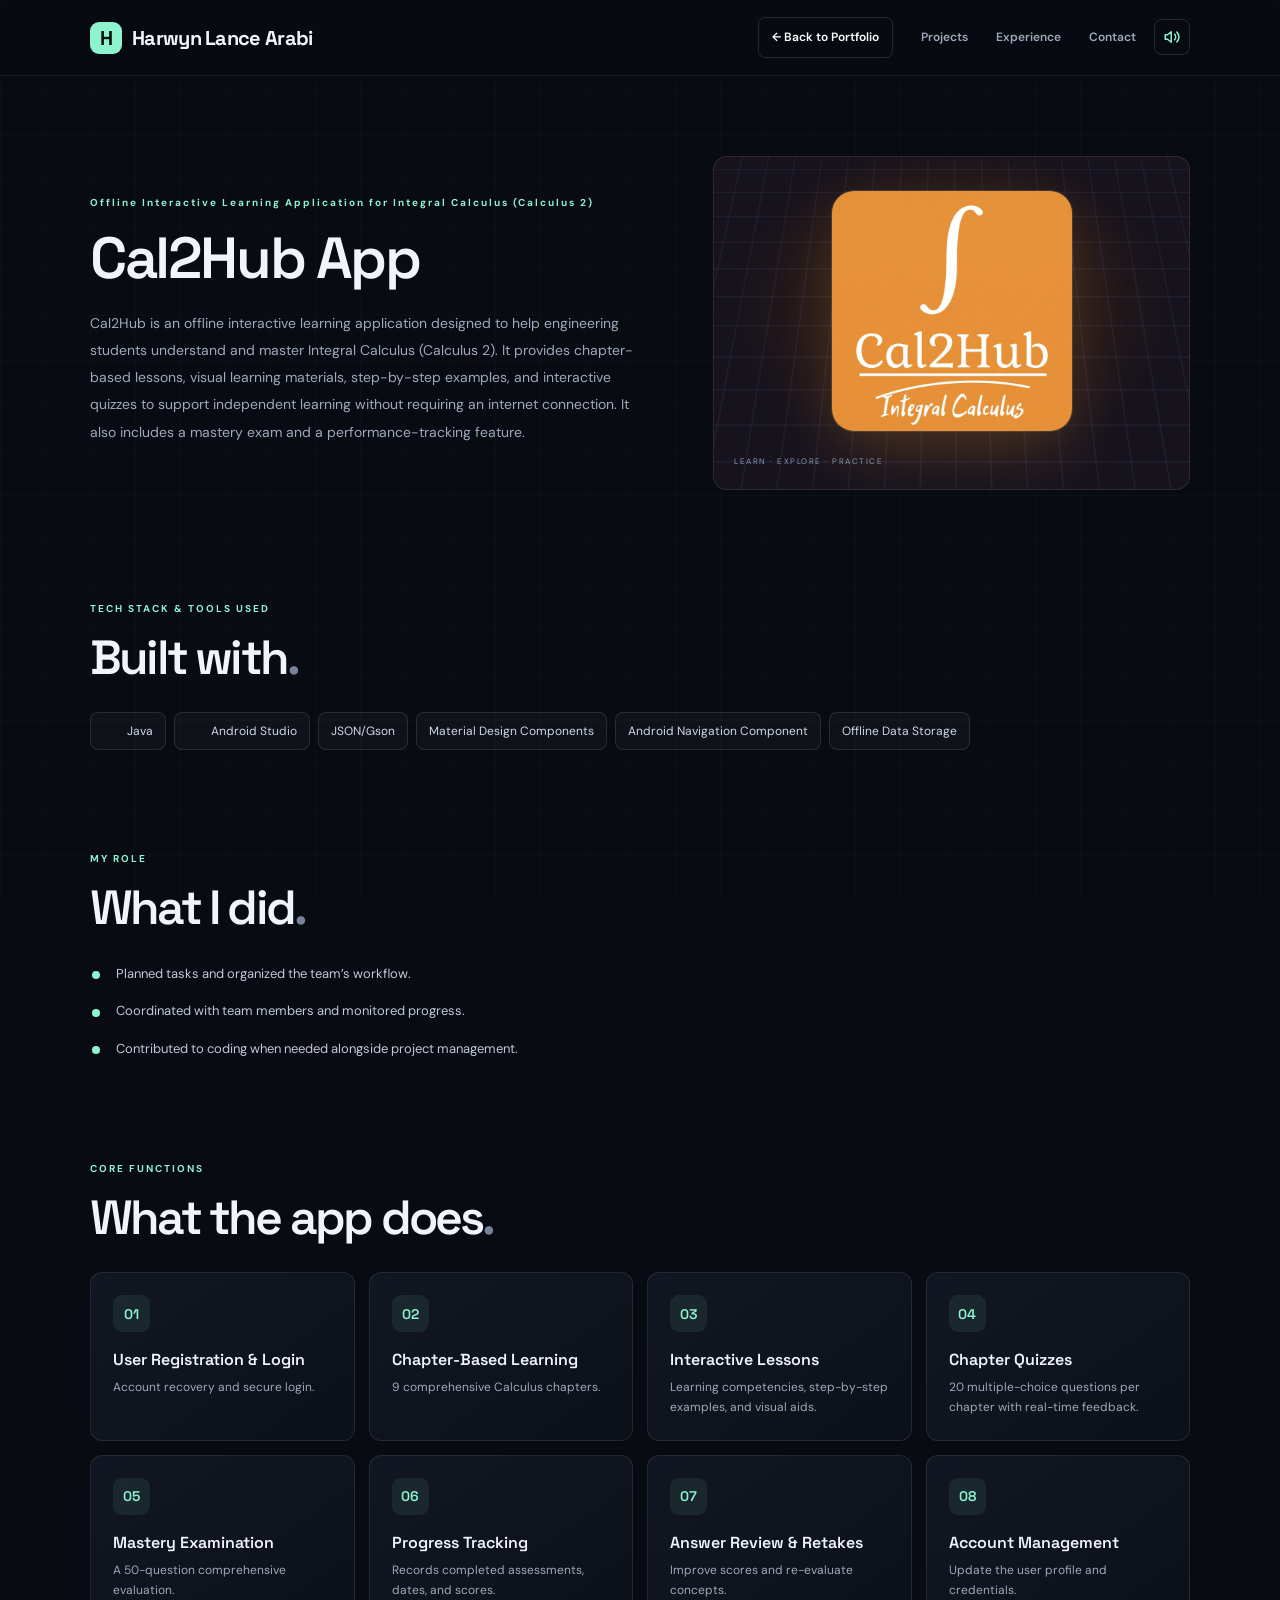
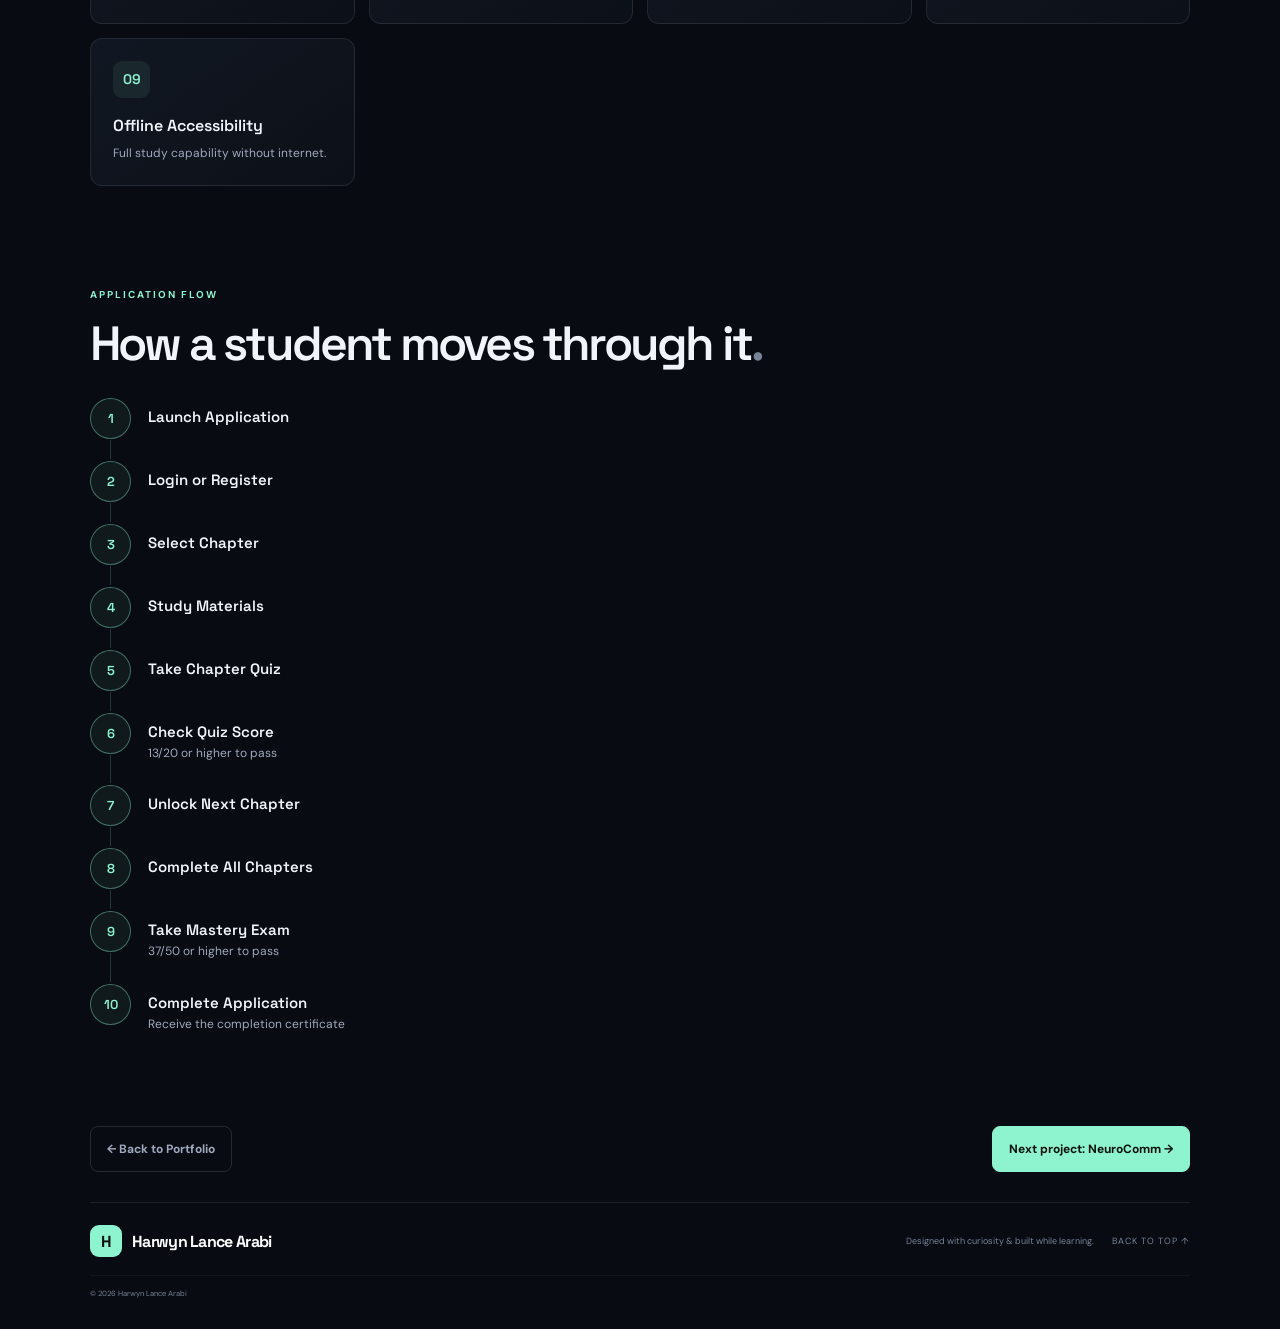
==== cal2hub.html @ 56ea1a3b "Add files via upload" ====
<!doctype html>
<html lang="en">
<head>
<meta charset="utf-8">
<meta name="viewport" content="width=device-width,initial-scale=1">
<title>Cal2Hub App | Harwyn Lance Arabi</title>
<meta name="description" content="Cal2Hub is an offline interactive learning application for Integral Calculus (Calculus 2).">
<link rel="preconnect" href="https://fonts.googleapis.com">
<link href="https://fonts.googleapis.com/css2?family=DM+Sans:wght@400;600;700&family=Space+Grotesk:wght@500;600;700&display=swap" rel="stylesheet">
<link rel="stylesheet" href="style.css">
</head>
<body>
<a class="skip" href="#main">Skip to content</a>
<div class="progress"><i id="progress"></i></div>
<header><a class="logo" href="index.html"><b>H</b> Harwyn Lance Arabi</a>
<div class="tools"><nav id="nav" aria-label="Primary"><a class="navcta" href="index.html#projects">← Back to Portfolio</a><a href="index.html#projects">Projects</a><a href="index.html#experience">Experience</a><a href="index.html#contact">Contact</a></nav>
<button id="soundBtn" class="iconBtn" type="button" aria-pressed="true" aria-label="Sound effects" title="Mute sound effects"><svg viewBox="0 0 24 24" width="18" height="18" aria-hidden="true" fill="none" stroke="currentColor" stroke-width="2" stroke-linecap="round" stroke-linejoin="round"><path d="M11 5 6 9H3v6h3l5 4z"/><path class="w" d="M15.5 8.5a5 5 0 0 1 0 7M18.5 5.5a9 9 0 0 1 0 13"/><path class="x" d="m16 9 6 6m0-6-6 6"/></svg></button>
<button id="menuBtn" type="button" aria-label="Open menu" aria-expanded="false" aria-controls="nav">☰</button></div></header>
<main id="main">
<section class="wrap dhero"><div class="reveal"><div class="eyebrow">Offline Interactive Learning Application for Integral Calculus (Calculus 2)</div><h1>Cal2Hub App</h1><p class="lead">Cal2Hub is an offline interactive learning application designed to help engineering students understand and master Integral Calculus (Calculus 2). It provides chapter-based lessons, visual learning materials, step-by-step examples, and interactive quizzes to support independent learning without requiring an internet connection. It also includes a mastery exam and a performance-tracking feature.</p></div><div class="reveal"><figure class="projectArt calculus"><div class="grid" aria-hidden="true"></div><img class="shot logo" src="assets/cal2hub-logo.jpg" alt="Cal2Hub logo: a white integral sign above the name Cal2Hub and the words Integral Calculus, on an orange background" width="640" height="640" decoding="async"><figcaption>LEARN · EXPLORE · PRACTICE</figcaption></figure></div></section><section class="wrap section"><div class="eyebrow">TECH STACK &amp; TOOLS USED</div><h2>Built with<span class="mint">.</span></h2><div class="reveal"><ul class="stack"><li><img src="https://cdn.jsdelivr.net/gh/devicons/devicon@latest/icons/java/java-original.svg" alt="" width="16" height="16" loading="lazy">Java</li><li><img src="https://cdn.jsdelivr.net/gh/devicons/devicon@latest/icons/androidstudio/androidstudio-original.svg" alt="" width="16" height="16" loading="lazy">Android Studio</li><li>JSON/Gson</li><li>Material Design Components</li><li>Android Navigation Component</li><li>Offline Data Storage</li></ul></div></section><section class="wrap section"><div class="eyebrow">MY ROLE</div><h2>What I did<span class="mint">.</span></h2><div class="reveal"><ul class="checks"><li>Planned tasks and organized the team’s workflow.</li><li>Coordinated with team members and monitored progress.</li><li>Contributed to coding when needed alongside project management.</li></ul></div></section><section class="wrap section"><div class="eyebrow">CORE FUNCTIONS</div><h2>What the app does<span class="mint">.</span></h2><div class="reveal"><div class="fgrid"><article class="card reveal"><span class="num">01</span><h3>User Registration &amp; Login</h3><p>Account recovery and secure login.</p></article><article class="card reveal"><span class="num">02</span><h3>Chapter-Based Learning</h3><p>9 comprehensive Calculus chapters.</p></article><article class="card reveal"><span class="num">03</span><h3>Interactive Lessons</h3><p>Learning competencies, step-by-step examples, and visual aids.</p></article><article class="card reveal"><span class="num">04</span><h3>Chapter Quizzes</h3><p>20 multiple-choice questions per chapter with real-time feedback.</p></article><article class="card reveal"><span class="num">05</span><h3>Mastery Examination</h3><p>A 50-question comprehensive evaluation.</p></article><article class="card reveal"><span class="num">06</span><h3>Progress Tracking</h3><p>Records completed assessments, dates, and scores.</p></article><article class="card reveal"><span class="num">07</span><h3>Answer Review &amp; Retakes</h3><p>Improve scores and re-evaluate concepts.</p></article><article class="card reveal"><span class="num">08</span><h3>Account Management</h3><p>Update the user profile and credentials.</p></article><article class="card reveal"><span class="num">09</span><h3>Offline Accessibility</h3><p>Full study capability without internet.</p></article></div></div></section><section class="wrap section"><div class="eyebrow">APPLICATION FLOW</div><h2>How a student moves through it<span class="mint">.</span></h2><div class="reveal"><ol class="flow"><li><b>1</b><div><h3>Launch Application</h3></div></li><li><b>2</b><div><h3>Login or Register</h3></div></li><li><b>3</b><div><h3>Select Chapter</h3></div></li><li><b>4</b><div><h3>Study Materials</h3></div></li><li><b>5</b><div><h3>Take Chapter Quiz</h3></div></li><li><b>6</b><div><h3>Check Quiz Score</h3><p>13/20 or higher to pass</p></div></li><li><b>7</b><div><h3>Unlock Next Chapter</h3></div></li><li><b>8</b><div><h3>Complete All Chapters</h3></div></li><li><b>9</b><div><h3>Take Mastery Exam</h3><p>37/50 or higher to pass</p></div></li><li><b>10</b><div><h3>Complete Application</h3><p>Receive the completion certificate</p></div></li></ol></div></section><nav class="wrap pager" aria-label="Page navigation"><a class="btn" href="index.html#projects">← Back to Portfolio</a><a class="btn primary" href="neurocomm.html">Next project: NeuroComm →</a></nav>
</main>
<footer class="wrap"><a class="logo" href="index.html"><b>H</b> Harwyn Lance Arabi</a><span>Designed with curiosity &amp; built while learning.</span><a href="#main">BACK TO TOP ↑</a><small>© <span id="year"></span> Harwyn Lance Arabi</small></footer>
<script src="script.js"></script>
</body>
</html>
---- style.css ----
*{box-sizing:border-box}html{scroll-behavior:smooth;scroll-padding-top:85px}body{margin:0;background:#080b12;color:#f1f4fb;font:14px 'DM Sans',sans-serif;line-height:1.7;overflow-x:hidden}body:before{content:'';position:fixed;inset:0;pointer-events:none;z-index:-1;background-image:linear-gradient(#ffffff05 1px,transparent 1px),linear-gradient(90deg,#ffffff05 1px,transparent 1px);background-size:45px 45px}a{color:inherit;text-decoration:none}button{font:inherit}.progress{position:fixed;z-index:99;top:0;left:0;width:100%;height:3px}.progress i{display:block;width:0;height:100%;background:linear-gradient(90deg,#8df4cf,#8ba9ff,#c6a0ff)}header{height:76px;position:sticky;top:0;z-index:20;display:flex;align-items:center;justify-content:space-between;padding:0 max(22px,calc((100% - 1100px)/2));background:#080b12d9;border-bottom:1px solid #ffffff12;backdrop-filter:blur(18px)}.logo{display:flex;align-items:center;gap:10px;font:700 20px 'Space Grotesk';letter-spacing:-.7px}.logo b{display:grid;place-items:center;background:#8df4cf;color:#07120f;width:32px;height:32px;border-radius:9px}.logo span{color:#8df4cf}nav{display:flex;align-items:center;gap:28px;color:#a0a8bb;font-size:12px;font-weight:600}nav a:hover,nav a.active{color:#8df4cf}.navcta{border:1px solid #ffffff20;padding:9px 13px;border-radius:7px;color:#fff}#menuBtn{display:none;background:none;border:0;color:#fff;font-size:23px}.wrap{width:min(1100px,calc(100% - 44px));margin:auto}.hero{position:relative;min-height:670px;padding-top:95px;padding-bottom:95px;display:grid;grid-template-columns:1.05fr .95fr;align-items:center;gap:40px}.heroEyebrow,.eyebrow{font-size:10px;letter-spacing:2px;font-weight:700;color:#8df4cf}.heroEyebrow{display:flex;align-items:center;gap:10px;margin-bottom:25px}.heroEyebrow i{width:7px;height:7px;border-radius:50%;background:#8df4cf;box-shadow:0 0 12px #8df4cf;animation:pulse 2s infinite}.hero h1,h2{font:600 clamp(40px,5vw,65px)/1.08 'Space Grotesk';letter-spacing:-2.8px;margin:0}.hero h1 em,h2 em{font-style:normal;background:linear-gradient(100deg,#8df4cf,#8ba9ff 60%,#c6a0ff);background-clip:text;color:transparent}.heroText>p{color:#a0a8bb;max-width:510px;line-height:1.95;margin:25px 0;font-size:14px}.heroText strong{color:#fff}.actions{display:flex;gap:11px;flex-wrap:wrap}.btn{display:inline-flex;gap:20px;align-items:center;padding:12px 16px;border-radius:8px;border:1px solid #ffffff20;font-size:12px;font-weight:700;transition:.25s}.btn:hover{transform:translateY(-3px);border-color:#8df4cf88}.btn.primary{background:#8df4cf;color:#07120f;border-color:#8df4cf}.meta{display:flex;gap:12px;flex-wrap:wrap;margin-top:32px;color:#737e94;font-size:11px}.meta span{color:#8df4cf}.visual{position:relative;min-height:440px;display:grid;place-items:center}.portrait{position:relative;z-index:2;width:min(320px,75%);padding:10px;border:1px solid #8df4cf55;border-radius:18px;background:linear-gradient(145deg,#1a2532,#0b0f18);box-shadow:0 30px 100px #0008;transform:rotate(2deg);transition:.4s}.portrait:hover{transform:rotate(0) translateY(-5px)}.phototop{display:flex;justify-content:space-between;padding:7px 4px 12px;color:#8b95a9;font-size:8px;letter-spacing:1.2px}.phototop span:last-child{color:#8df4cf}.portrait img{width:100%;height:345px;display:block;object-fit:cover;object-position:center 35%;border-radius:10px;filter:saturate(.86);transition:.3s}.portrait:hover img{filter:saturate(1.05)}.photobottom{display:grid;gap:4px;padding:13px 4px 5px}.photobottom small{font-size:8px;letter-spacing:1.5px;color:#7d879a}.photobottom b{font-size:11px}.orbit{position:absolute;aspect-ratio:1;border:1px solid #8df4cf22;border-radius:50%}.o1{width:390px;animation:spin 30s linear infinite}.o2{width:455px;border-style:dashed;animation:spin 45s linear infinite reverse}.float{position:absolute;z-index:4;display:flex;align-items:center;gap:10px;padding:12px 14px;border:1px solid #ffffff1c;border-radius:10px;background:#111723ed;box-shadow:0 15px 45px #0006;font-size:10px;animation:float 5s ease-in-out infinite}.float div{display:grid}.float b{font-size:10px}.float small{font-size:9px;color:#8791a5}.f1{left:-4px;top:55px;color:#8df4cf;font-size:17px}.f2{right:-5px;bottom:48px;color:#d6dbea;animation-delay:-2s}.spark{position:absolute;right:25px;top:65px;color:#8df4cf;font-size:24px;animation:twinkle 3s infinite}.scroll{position:absolute;bottom:23px;left:0;color:#697287;font-size:8px;letter-spacing:2px}.section{padding-top:100px}.section h2{font-size:clamp(34px,4vw,48px);margin:15px 0 28px}.section h2>span{color:#788398}.mint{color:#8df4cf}.two{display:grid;grid-template-columns:1fr .85fr;gap:65px}.prose p,.projectText>p,.work p{color:#a0a8bb;font-size:13px;line-height:1.95}.note{display:flex;gap:10px;padding:15px;border:1px solid #8df4cf24;border-radius:9px;background:#8df4cf09;color:#8df4cf}.note span{color:#c1c8d7;font-size:12px}.facts{padding:20px 22px;border:1px solid #ffffff17;border-radius:12px;background:linear-gradient(145deg,#131a27,#0c1019)}.facts div{display:flex;justify-content:space-between;gap:18px;padding:14px 0;border-bottom:1px solid #ffffff12}.facts div:last-child{border:0}.facts small{color:#7d879a;letter-spacing:1px;font-size:9px}.facts b{font-size:11px;text-align:right}.sub{color:#a0a8bb;font-size:13px;margin:-15px 0 30px}.cards{display:grid;grid-template-columns:repeat(2,1fr);gap:14px}.card{position:relative;padding:22px;border:1px solid #ffffff17;border-radius:12px;background:linear-gradient(145deg,#111722,#0c1018);transition:transform .3s,border-color .3s}.card:hover{transform:translateY(-5px);border-color:#8df4cf66}.symbol{display:grid;place-items:center;width:37px;height:37px;border-radius:9px;background:#8df4cf14;color:#8df4cf;font-size:20px}.card>small{position:absolute;right:22px;top:25px;color:#414b60}.card h3,.projectText h3,.work h3{font:600 18px 'Space Grotesk';margin:17px 0 7px}.card p{font-size:12px;color:#a0a8bb;min-height:40px}.tags{display:flex;flex-wrap:wrap;gap:6px}.tags i{font-style:normal;font-size:9px;color:#b6c0d2;background:#ffffff08;border:1px solid #ffffff16;padding:4px 7px;border-radius:5px}.tags .learning{color:#8df4cf;border-color:#8df4cf44}.project{display:grid;grid-template-columns:.85fr 1.15fr;border:1px solid #ffffff19;border-radius:14px;overflow:hidden;background:#0d121c;margin:18px 0;transition:.3s}.project:hover{border-color:#8df4cf55;transform:translateY(-3px)}.project.reverse{grid-template-columns:1.15fr .85fr}.project.reverse .projectArt{order:2}.project.reverse .projectText{order:1}.projectArt{position:relative;min-height:340px;display:grid;place-items:center;overflow:hidden;background:linear-gradient(135deg,#17243a,#111629 60%,#17132c)}.projectArt .grid{position:absolute;inset:0;background-image:linear-gradient(#9bb5ff12 1px,transparent 1px),linear-gradient(90deg,#9bb5ff12 1px,transparent 1px);background-size:24px 24px;transform:perspective(300px) rotateX(15deg) scale(1.3)}.projectArt>figcaption{position:absolute;bottom:20px;left:20px;color:#8b9ab8;font-size:8px;letter-spacing:1.5px}.neuro{background:radial-gradient(ellipse,#173d3c,#101a24 60%,#10111b)}.projectText{padding:28px;align-self:center}.kicker{display:flex;justify-content:space-between;gap:10px;color:#8df4cf;font-size:8px;letter-spacing:1.1px;font-weight:700}.projectText h3{font-size:24px;line-height:1.3}.projectText h4{font-size:10px;letter-spacing:1px;margin:18px 0 7px}.projectText ul{padding-left:17px;color:#a0a8bb;font-size:11px;line-height:1.9}.projectText li::marker{color:#8df4cf}.tiny{font-size:10px!important;color:#778197!important}.work{display:flex;gap:20px;padding:25px;border:1px solid #ffffff19;border-radius:12px;background:linear-gradient(135deg,#131a27,#0c1018)}.paper{width:50px;height:50px;flex-shrink:0;display:grid;place-items:center;border-radius:11px;background:#8df4cf;color:#07120f;font:700 27px 'Space Grotesk'}.work h3{margin:9px 0 0}.work p{margin:10px 0 17px}.contact{padding-top:110px;padding-bottom:90px}.contactbox{position:relative;overflow:hidden;text-align:center;padding:60px 22px;border:1px solid #8df4cf2b;border-radius:16px;background:radial-gradient(ellipse at 50% 120%,#8df4cf12,transparent 60%),#101621}.contactbox h2{margin:17px 0;font-size:clamp(40px,5vw,57px)}.contactbox>p{max-width:480px;margin:0 auto 25px;color:#a0a8bb;font-size:13px}.center{justify-content:center}.email{margin-top:22px;font-size:11px;color:#7d879a}.email button{border:0;background:none;color:#8df4cf;cursor:pointer}.email span{color:#8df4cf;margin-left:6px}footer{display:flex;align-items:center;gap:18px;flex-wrap:wrap;padding-top:22px;padding-bottom:28px;border-top:1px solid #ffffff15;color:#788398;font-size:9px}footer .logo{margin-right:auto;color:#fff;font-size:16px}footer>a:nth-of-type(2){letter-spacing:1px}footer small{width:100%;border-top:1px solid #ffffff0c;padding-top:12px}@keyframes float{0%,100%{translate:0 0}50%{translate:0 -10px}}@keyframes spin{to{transform:rotate(360deg)}}@keyframes pulse{50%{opacity:.4}}@keyframes twinkle{50%{opacity:.4;transform:scale(.8)}}@media(max-width:800px){.hero{gap:15px}.hero h1{font-size:48px}.two{gap:30px}.projectText{padding:20px}.projectArt{min-height:300px}}@media(max-width:640px){header{height:66px;padding:0 18px}#menuBtn{display:block}nav{display:none;position:absolute;top:65px;left:0;right:0;padding:12px 20px 18px;background:#0b1019;border-bottom:1px solid #ffffff18;flex-direction:column;align-items:stretch;gap:0}nav.open{display:flex}nav a{padding:12px 4px}.wrap{width:calc(100% - 36px)}.hero{grid-template-columns:1fr;padding-top:65px;padding-bottom:60px;gap:10px}.hero h1{font-size:clamp(42px,11vw,57px)}.heroText>p{font-size:13px}.meta{flex-direction:column;gap:5px;margin-top:24px}.visual{min-height:410px;margin-top:15px}.portrait{width:min(290px,72%)}.portrait img{height:320px}.o1{width:320px}.o2{width:370px}.f1{left:0;top:45px}.f2{right:0;bottom:43px}.scroll{bottom:0}.section{padding-top:75px}.section h2{font-size:36px}.two,.cards{grid-template-columns:1fr}.project,.project.reverse{grid-template-columns:1fr}.project.reverse .projectArt,.project.reverse .projectText{order:initial}.projectArt{min-height:240px}.projectText{padding:22px}.work{padding:18px;gap:13px}.contact{padding-top:75px;padding-bottom:65px}.contactbox{padding:48px 16px}.contactbox h2{font-size:41px}footer{gap:12px}footer>span{width:100%;order:3}footer>a:nth-of-type(2){margin-left:auto}}
/* skip link, focus, buttons */
.skip{position:absolute;left:12px;top:-64px;z-index:100;background:#8df4cf;color:#07120f;padding:10px 14px;border-radius:8px;font-weight:700;transition:top .2s}.skip:focus{top:12px}
:focus-visible{outline:2px solid #8df4cf;outline-offset:3px;border-radius:4px}
button{cursor:pointer}
.tools{display:flex;align-items:center;gap:18px}
.iconBtn{display:grid;place-items:center;width:36px;height:36px;padding:0;border:1px solid #ffffff20;border-radius:8px;background:none;color:#8df4cf;transition:transform .25s,border-color .25s,color .25s}
.iconBtn:hover{transform:translateY(-2px);border-color:#8df4cf88}.iconBtn:active{transform:scale(.94)}
.iconBtn .x{display:none}.iconBtn[aria-pressed=false]{color:#788398}.iconBtn[aria-pressed=false] .w{display:none}.iconBtn[aria-pressed=false] .x{display:block}
.navcta{transition:border-color .25s,background .25s}.navcta:hover{border-color:#8df4cf88;background:#8df4cf12}
.btn:active{transform:translateY(0) scale(.97)}

/* scroll reveal: uses `translate` so hover `transform` still works */
.reveal{opacity:0;translate:0 22px}
.reveal.visible{opacity:1;translate:0 0;animation:rise .8s cubic-bezier(.2,.7,.2,1) var(--d,0s) backwards}
@keyframes rise{from{opacity:0;translate:0 22px}}
@keyframes drop{from{opacity:0;translate:0 -8px}}

/* pointer spotlight on cards */
.project{position:relative}
.card::before,.project::before{content:'';position:absolute;inset:0;border-radius:inherit;pointer-events:none;opacity:0;transition:opacity .3s;background:radial-gradient(280px circle at var(--mx,50%) var(--my,50%),#8df4cf17,transparent 70%)}
.card:hover::before,.project:hover::before{opacity:1}

/* project images */
.projectArt{margin:0;padding:34px 24px 58px}
.projectArt.calculus{background:radial-gradient(ellipse at 50% 45%,#3d2512,#17131d 65%)}
.shot{position:relative;z-index:1;display:block;height:auto;animation:float 6s ease-in-out infinite;transition:transform .5s cubic-bezier(.2,.7,.2,1),box-shadow .5s}
.shot.logo{width:min(240px,64%);aspect-ratio:1;border-radius:22px;box-shadow:0 22px 60px #e8923a33,0 0 0 1px #ffffff1f}
.shot.board{width:min(430px,92%);filter:drop-shadow(0 26px 32px #000a)}
.project:hover .shot.logo{transform:scale(1.05) rotate(-2deg);box-shadow:0 26px 80px #e8923a66,0 0 0 1px #ffffff2e}
.project:hover .shot.board{transform:scale(1.05) rotate(1.5deg)}

@media(min-width:641px){nav a:not(.navcta){position:relative}nav a:not(.navcta)::after{content:'';position:absolute;left:0;right:0;bottom:-6px;height:2px;background:#8df4cf;transform:scaleX(0);transform-origin:left;transition:transform .3s}nav a:not(.navcta):hover::after,nav a.active::after{transform:scaleX(1)}}
@media(max-width:640px){.tools{gap:10px}nav.open{animation:drop .25s ease}}

/* reduced motion */
@media(prefers-reduced-motion:reduce){html{scroll-behavior:auto}*,*:before,*:after{animation:none!important;transition:none!important}.reveal{opacity:1;translate:none}.card:hover,.project:hover,.btn:hover,.iconBtn:hover,.project:hover .shot{transform:none}.portrait:hover{transform:rotate(2deg)}}

/* header name */
.logo{white-space:nowrap}
@media(max-width:640px){header .logo{font-size:16px}}
@media(max-width:400px){header .logo{font-size:14px;gap:8px}header .logo b{width:28px;height:28px}}

/* tech logo grid */
.logos{list-style:none;margin:0;padding:0;display:grid;grid-template-columns:repeat(auto-fill,minmax(78px,1fr));gap:10px}
.tech{display:grid;justify-items:center;align-content:center;gap:7px;padding:12px 6px;border:1px solid #ffffff14;border-radius:10px;background:#ffffff06;transition:transform .3s,border-color .3s,box-shadow .3s;cursor:default}
.tech img{width:34px;height:34px;object-fit:contain}
.tech span{font-size:10px;line-height:1.25;color:#b6c0d2;text-align:center}
.tech:hover{transform:translateY(-3px);border-color:#8df4cf66;box-shadow:0 0 22px #8df4cf26}

/* social links */
.socials{list-style:none;display:flex;flex-wrap:wrap;gap:10px;margin:22px 0 0;padding:0}.socials.center{justify-content:center;margin:26px 0 0}
.soc{display:grid;place-items:center;width:42px;height:42px;border:1px solid #ffffff20;border-radius:10px;background:#ffffff08;transition:transform .25s,border-color .25s,box-shadow .25s}
.soc img{width:20px;height:20px}
.soc:hover{transform:translateY(-3px);border-color:#8df4cf88;box-shadow:0 0 22px #8df4cf30}

/* clickable project and work cards */
.project h3 a::after,.work h3 a::after{content:'';position:absolute;inset:0;z-index:2}
.project h3 a:focus-visible,.work h3 a:focus-visible{outline:none}
.project:has(h3 a:focus-visible),.work:has(h3 a:focus-visible){outline:2px solid #8df4cf;outline-offset:3px}
.more{display:inline-flex;margin-top:16px;color:#8df4cf;font-size:12px;font-weight:700;transition:translate .25s}
.project:hover .more,.work:hover .more{translate:5px 0}
.work{position:relative;transition:transform .3s,border-color .3s}.work:hover{transform:translateY(-3px);border-color:#8df4cf55}

/* favorite vibe */
.vibe{display:grid;grid-template-columns:1fr 1fr;gap:40px;align-items:center}
.nowplaying{display:flex;align-items:center;gap:10px;margin:0;color:#1ed760;font-size:11px;font-weight:700;letter-spacing:1.5px;text-transform:uppercase}
.eq{display:inline-flex;align-items:flex-end;gap:3px;height:14px}.eq i{width:3px;height:100%;border-radius:2px;background:currentColor;transform-origin:bottom;animation:eq 1s ease-in-out infinite}.eq i:nth-child(2){animation-delay:-.4s}.eq i:nth-child(3){animation-delay:-.7s}
@keyframes eq{50%{transform:scaleY(.3)}}
.track{font:600 34px/1.1 'Space Grotesk';letter-spacing:-1.2px;margin:14px 0 2px}.artist{margin:0;color:#a0a8bb;font-size:13px}
.quote{margin:22px 0 0;padding-left:18px;border-left:2px solid #1ed76055}.quote p{margin:0;color:#c1c8d7;font-size:13px;line-height:1.95}
.player{padding:14px;border:1px solid #1ed76033;border-radius:16px;background:linear-gradient(145deg,#131a27,#0c1019)}.player iframe{display:block;width:100%;height:152px;border:0;border-radius:12px}

/* detail pages */
.dhero{display:grid;grid-template-columns:1.1fr .9fr;gap:40px;align-items:center;padding-top:80px;padding-bottom:10px}
.dhero h1{font:600 clamp(36px,5vw,58px)/1.08 'Space Grotesk';letter-spacing:-2.4px;margin:16px 0 20px}
.dhero .lead{color:#a0a8bb;font-size:14px;line-height:1.95;margin:0 0 6px;max-width:560px}
.dhero .projectArt{border:1px solid #ffffff19;border-radius:14px;min-height:320px}
.gh{font:600 15px 'Space Grotesk';margin:26px 0 12px;color:#d6dbea}.gh:first-child{margin-top:0}
.stack{display:flex;flex-wrap:wrap;gap:8px;margin:0;padding:0;list-style:none}
.stack li{display:inline-flex;align-items:center;gap:8px;font-size:12px;color:#d0d7e6;background:#ffffff08;border:1px solid #ffffff1c;padding:8px 12px;border-radius:8px;transition:border-color .3s,box-shadow .3s}
.stack li:hover{border-color:#8df4cf66;box-shadow:0 0 18px #8df4cf22}
.stack img{width:16px;height:16px}
.fgrid{display:grid;grid-template-columns:repeat(auto-fill,minmax(250px,1fr));gap:14px}
.fgrid .card p{min-height:0;margin:0}.fgrid .card h3{font-size:16px}
.num{display:grid;place-items:center;width:37px;height:37px;border-radius:9px;background:#8df4cf14;color:#8df4cf;font:600 14px 'Space Grotesk'}
.flow{list-style:none;margin:0;padding:0;max-width:640px}
.flow li{position:relative;display:grid;grid-template-columns:42px 1fr;gap:16px;padding-bottom:22px}
.flow li::before{content:'';position:absolute;left:20px;top:42px;bottom:2px;width:1px;background:#8df4cf33}.flow li:last-child::before{display:none}
.flow b{display:grid;place-items:center;width:41px;height:41px;border:1px solid #8df4cf66;border-radius:50%;background:#8df4cf10;color:#8df4cf;font:600 13px 'Space Grotesk'}
.flow h3{font:600 15px 'Space Grotesk';margin:9px 0 2px}.flow p{margin:0;font-size:12px;color:#a0a8bb}
.checks{list-style:none;margin:0;padding:0;display:grid;gap:14px}
.checks li{position:relative;padding-left:26px;color:#c1c8d7;font-size:13px;line-height:1.8}.checks li::before{content:'';position:absolute;left:2px;top:.7em;width:8px;height:8px;border-radius:50%;background:#8df4cf}
.panel{padding:24px;border:1px solid #ffffff17;border-radius:12px;background:linear-gradient(145deg,#131a27,#0c1019)}
.tl{display:flex;align-items:center;gap:12px;margin-top:22px;font-size:11px;font-weight:700;letter-spacing:1px;color:#8df4cf}.tl i{flex:1;max-width:220px;height:2px;background:linear-gradient(90deg,#8df4cf,#8ba9ff,#c6a0ff)}
.pager{display:flex;justify-content:space-between;flex-wrap:wrap;gap:12px;padding-top:70px;padding-bottom:30px}
@media(max-width:800px){.vibe{grid-template-columns:1fr;gap:28px}.dhero{grid-template-columns:1fr;padding-top:55px}}

@media(prefers-reduced-motion:reduce){.tech:hover,.soc:hover,.work:hover{transform:none}.project:hover .more,.work:hover .more{translate:none}}
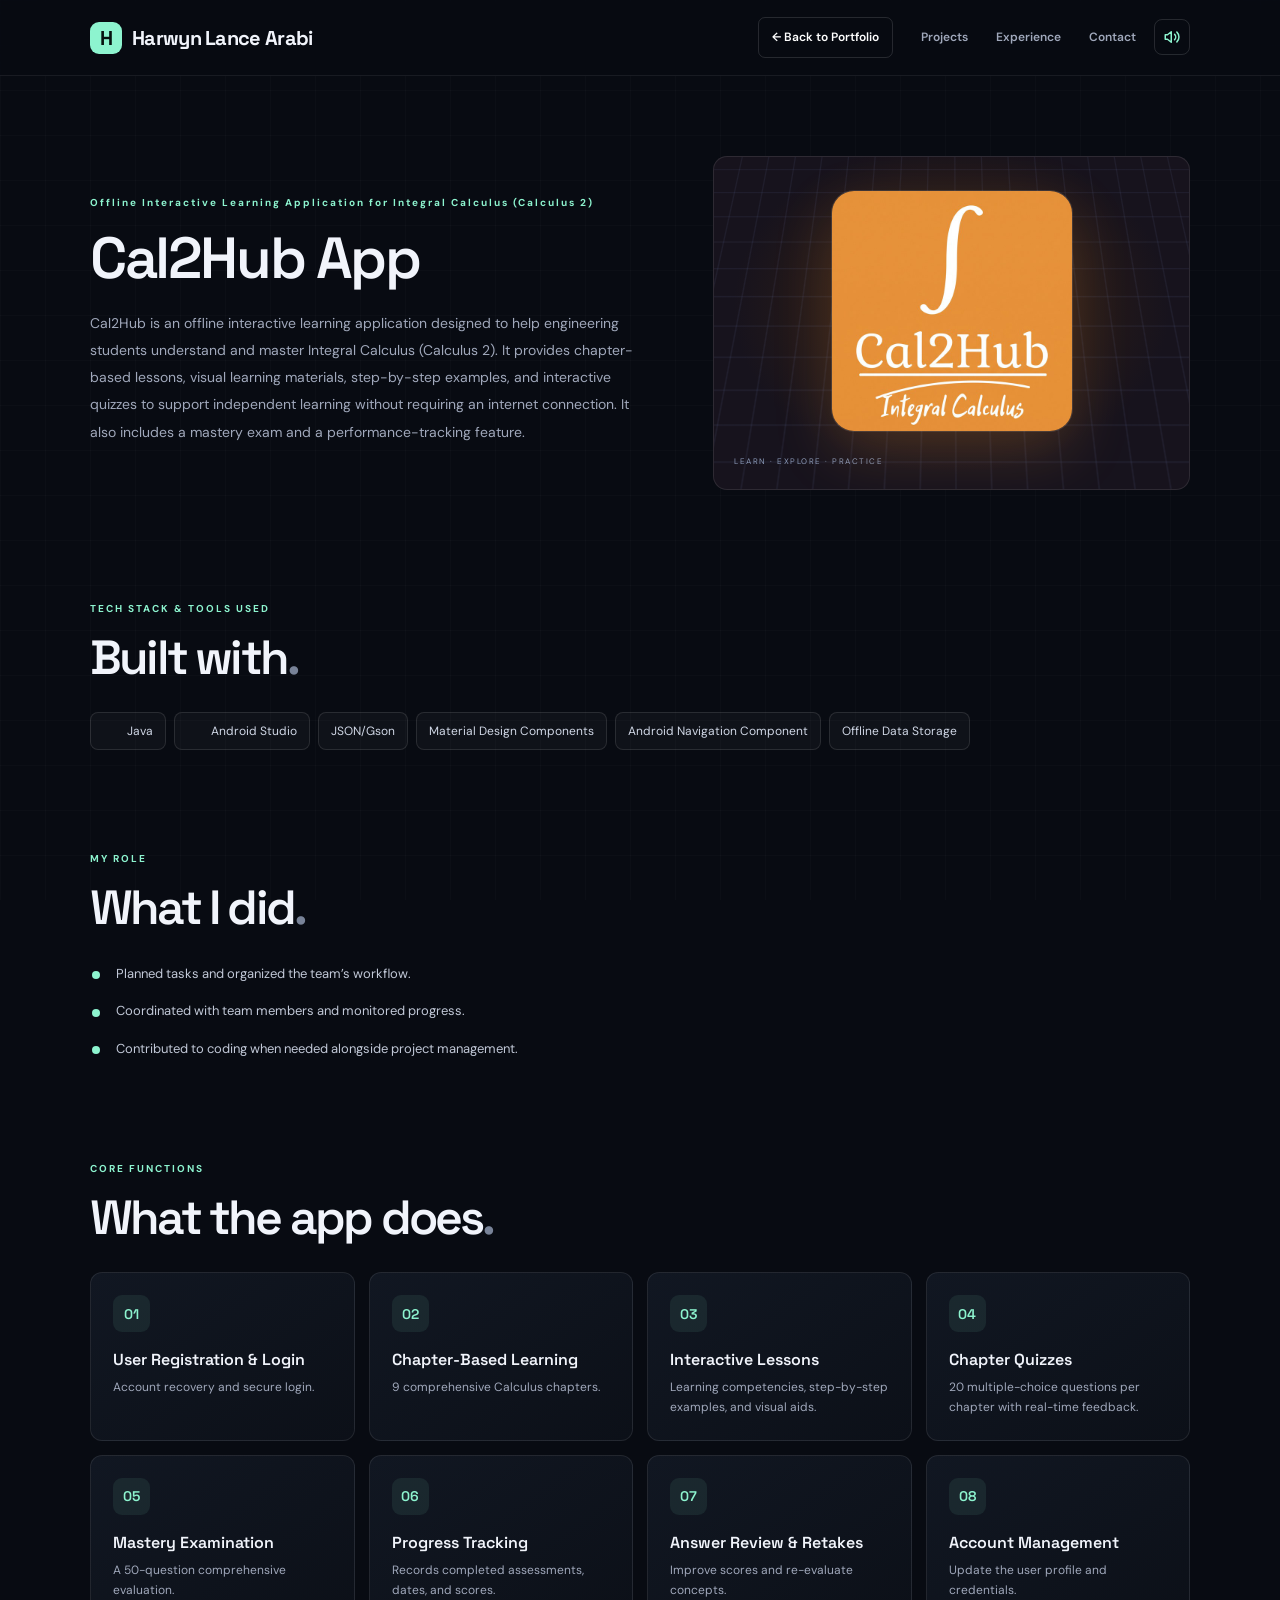
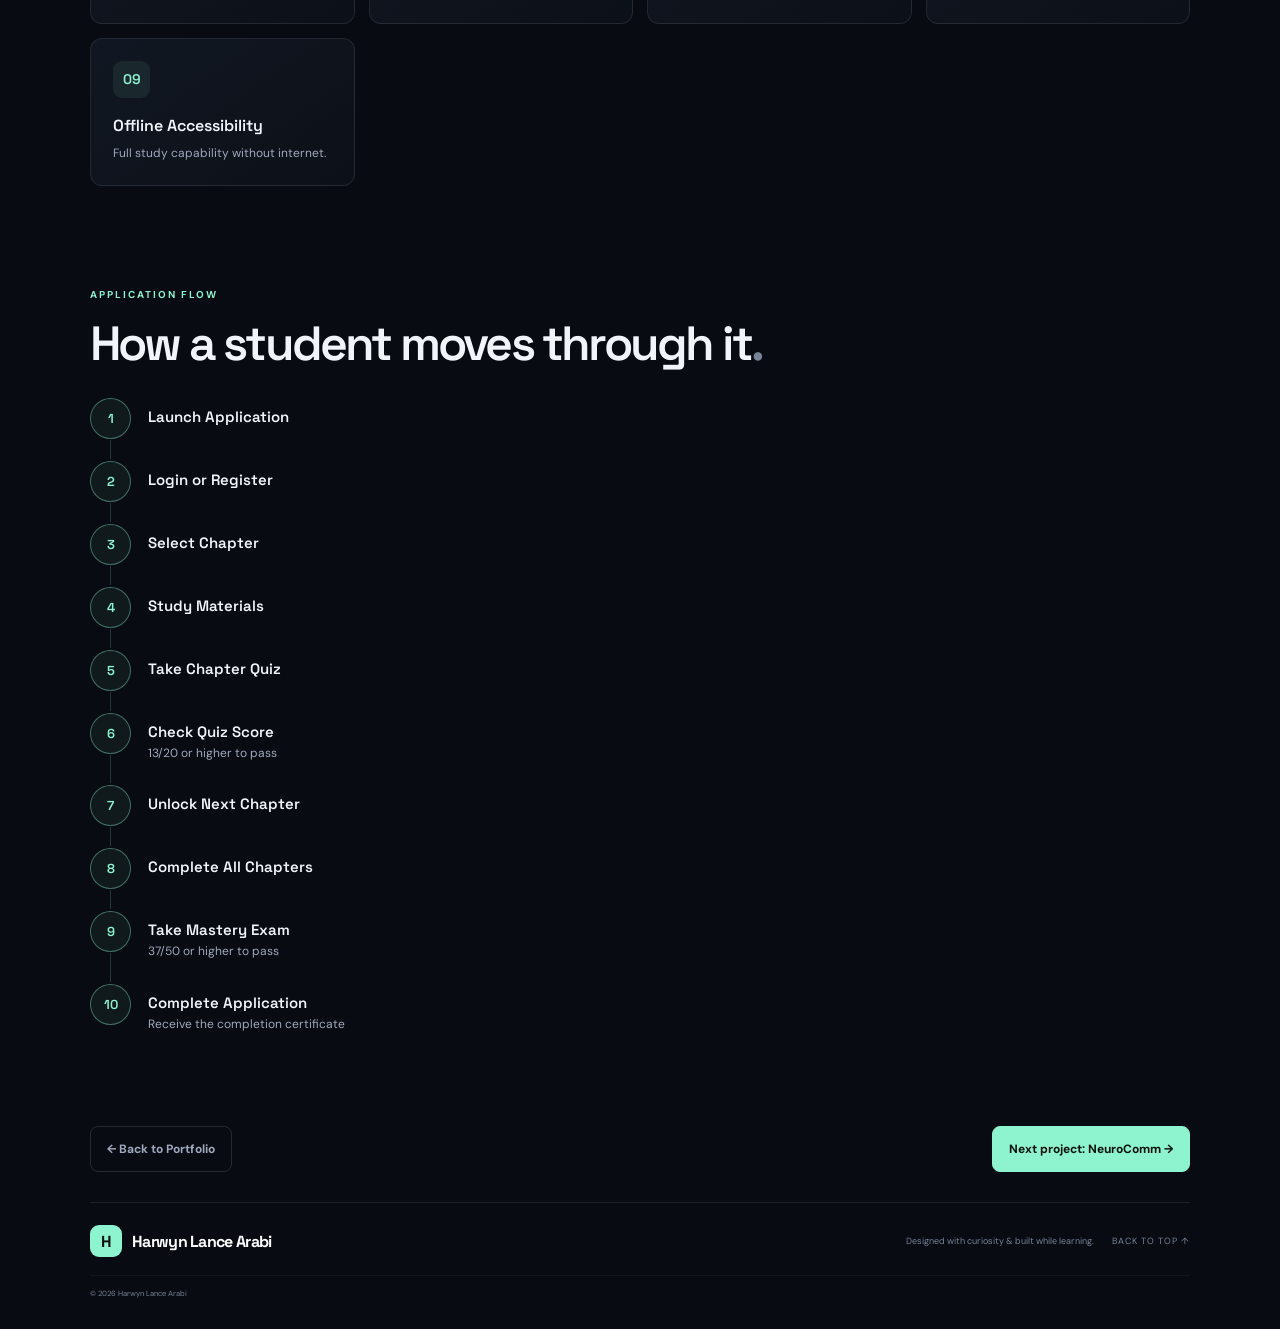
==== commit c6d3c0df: "Add favicon link to cal2hub.html Added a favicon link for the application." ====
--- a/cal2hub.html
+++ b/cal2hub.html
@@ -7,6 +7,8 @@
 <meta name="description" content="Cal2Hub is an offline interactive learning application for Integral Calculus (Calculus 2).">
 <link rel="preconnect" href="https://fonts.googleapis.com">
 <link href="https://fonts.googleapis.com/css2?family=DM+Sans:wght@400;600;700&family=Space+Grotesk:wght@500;600;700&display=swap" rel="stylesheet">
+<!-- CYBERPUNK MICROCHIP / CIRCUIT NODE FAVICON -->
+<link rel="icon" type="image/png" href="assets/favicon.png">
 <link rel="stylesheet" href="style.css">
 </head>
 <body>
